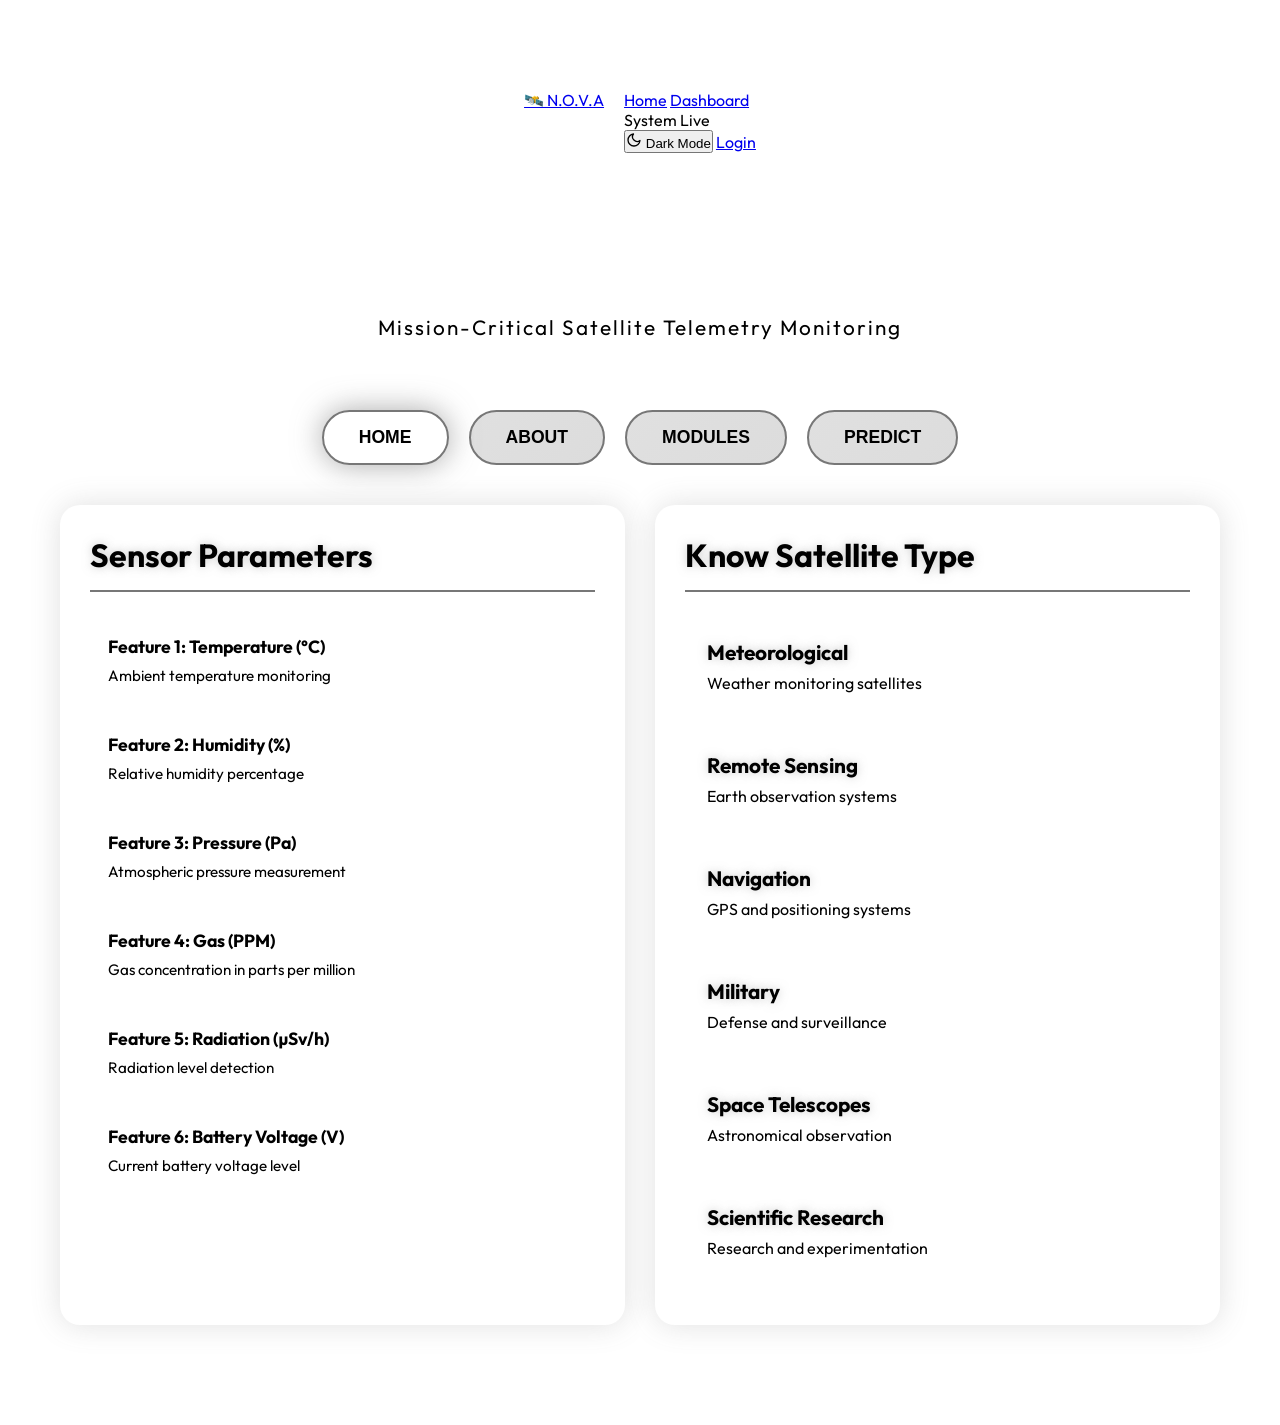
==== Classification/templates/index.html @ 16bc0018 "NOVA initialized" ====
<!DOCTYPE html>
<html lang="en">

<head>
    <meta charset="UTF-8">
    <meta name="viewport" content="width=device-width, initial-scale=1.0">
    <title>N.O.V.A - Satellite Health Monitoring</title>
    <link rel="stylesheet" href="{{ url_for('static', filename='style.css') }}?v=2.0">
    <link href="https://fonts.googleapis.com/css2?family=Outfit:wght@300;400;600;800&display=swap" rel="stylesheet">
    <style>
        :root {
            --star-color: var(--text-secondary);
        }

        [data-theme="light"] {
            --star-color: var(--text-primary);
        }

        * {
            margin: 0;
            padding: 0;
            box-sizing: border-box;
        }

        body {
            font-family: 'Outfit', sans-serif;
            background: var(--bg-color);
            min-height: 100vh;
            padding: 90px 20px 20px;
            position: relative;
            overflow-x: hidden;
        }

        /* Animated stars background */
        body::before {
            content: '';
            position: fixed;
            top: 0;
            left: 0;
            width: 100%;
            height: 100%;
            background-image:
                radial-gradient(2px 2px at 20px 30px, var(--star-color), transparent),
                radial-gradient(2px 2px at 60px 70px, var(--star-color), transparent),
                radial-gradient(1px 1px at 50px 50px, var(--star-color), transparent),
                radial-gradient(1px 1px at 130px 80px, var(--star-color), transparent),
                radial-gradient(2px 2px at 90px 10px, var(--star-color), transparent);
            background-size: 200px 200px;
            animation: twinkle 5s infinite;
            opacity: 0.4;
            z-index: 0;
        }

        @keyframes twinkle {

            0%,
            100% {
                opacity: 0.3;
            }

            50% {
                opacity: 0.6;
            }
        }

        .container {
            max-width: 1400px;
            margin: 0 auto;
            background: var(--panel-bg);
            border-radius: 20px;
            padding: 40px;
            box-shadow:
                0 0 60px var(--glow-color),
                inset 0 0 60px rgba(80, 80, 80, 0.05);
            border: 2px solid var(--border-color);
            position: relative;
            z-index: 1;
        }

        header {
            text-align: center;
            margin-bottom: 40px;
            padding-bottom: 30px;
            border-bottom: 1px solid var(--border-color);
            position: relative;
        }

        h1 {
            font-size: 3.5em;
            background: var(--header-gradient);
            -webkit-background-clip: text;
            -webkit-text-fill-color: transparent;
            background-clip: text;
            text-shadow: 0 0 30px var(--h1-shadow);
            margin-bottom: 10px;
            font-weight: 800;
        }

        .subtitle {
            font-size: 1.3em;
            color: var(--text-secondary);
            text-shadow: 0 0 10px var(--h1-shadow);
            letter-spacing: 2px;
        }

        nav {
            display: flex;
            justify-content: center;
            gap: 20px;
            margin-bottom: 40px;
            flex-wrap: wrap;
        }

        .nav-btn {
            padding: 15px 35px;
            background: linear-gradient(135deg, rgba(100, 100, 100, 0.2) 0%, rgba(80, 80, 80, 0.2) 100%);
            color: var(--text-primary);
            border: 2px solid #777;
            border-radius: 30px;
            cursor: pointer;
            font-size: 1.1em;
            font-weight: bold;
            transition: all 0.3s;
            position: relative;
            overflow: hidden;
        }

        .nav-btn::before {
            content: '';
            position: absolute;
            top: 50%;
            left: 50%;
            width: 0;
            height: 0;
            border-radius: 50%;
            background: rgba(150, 150, 150, 0.3);
            transform: translate(-50%, -50%);
            transition: width 0.5s, height 0.5s;
        }

        .nav-btn:hover::before {
            width: 300px;
            height: 300px;
        }

        .nav-btn:hover {
            background: linear-gradient(135deg, var(--border-color) 0%, rgba(100, 100, 100, 0.3) 100%);
            box-shadow: 0 0 20px rgba(150, 150, 150, 0.6);
            transform: translateY(-3px);
            color: var(--text-primary);
        }

        .nav-btn.active {
            background: linear-gradient(135deg, var(--text-secondary) 0%, #666 100%);
            color: #000;
            box-shadow: 0 0 30px rgba(150, 150, 150, 0.8);
        }

        .content-section {
            display: none;
            animation: fadeIn 0.6s;
        }

        .content-section.active {
            display: block;
        }

        @keyframes fadeIn {
            from {
                opacity: 0;
                transform: translateY(30px);
            }

            to {
                opacity: 1;
                transform: translateY(0);
            }
        }

        .main-grid {
            display: grid;
            grid-template-columns: 1fr 1fr;
            gap: 30px;
            margin-bottom: 40px;
        }

        .panel {
            background: linear-gradient(135deg, var(--panel-bg) 0%, var(--panel-bg) 100%);
            border-radius: 20px;
            padding: 30px;
            box-shadow: 0 0 30px rgba(100, 100, 100, 0.2);
            border: 2px solid var(--border-color);
        }

        .panel h2 {
            color: var(--text-primary);
            margin-bottom: 25px;
            font-size: 2em;
            border-bottom: 2px solid #777;
            padding-bottom: 15px;
            text-shadow: 0 0 10px rgba(150, 150, 150, 0.5);
        }

        .feature-item {
            background: var(--panel-bg);
            padding: 18px;
            margin-bottom: 12px;
            border-radius: 12px;
            border-left: 4px solid var(--text-secondary);
            transition: all 0.3s;
        }

        .feature-item:hover {
            background: rgba(120, 120, 120, 0.15);
            transform: translateX(10px);
            box-shadow: 0 0 20px rgba(150, 150, 150, 0.3);
        }

        .feature-item h3 {
            color: var(--text-primary);
            margin-bottom: 8px;
            font-size: 1.1em;
        }

        .feature-item p {
            color: var(--text-secondary);
            font-size: 0.95em;
        }

        .satellite-type {
            background: linear-gradient(135deg, var(--panel-bg) 0%, var(--panel-bg) 100%);
            color: var(--text-primary);
            padding: 22px;
            margin-bottom: 15px;
            border-radius: 15px;
            cursor: pointer;
            transition: all 0.4s;
            border: 2px solid var(--border-color);
            position: relative;
            overflow: hidden;
        }

        .satellite-type::before {
            content: '';
            position: absolute;
            top: 0;
            left: -100%;
            width: 100%;
            height: 100%;
            background: linear-gradient(90deg, transparent, rgba(150, 150, 150, 0.3), transparent);
            transition: left 0.5s;
        }

        .satellite-type:hover::before {
            left: 100%;
        }

        .satellite-type:hover {
            transform: translateX(15px);
            box-shadow: 0 0 30px rgba(150, 150, 150, 0.5);
            background: linear-gradient(135deg, rgba(120, 120, 120, 0.2) 0%, rgba(100, 100, 100, 0.2) 100%);
        }

        .satellite-type h3 {
            font-size: 1.3em;
            margin-bottom: 8px;
            text-shadow: 0 0 10px rgba(150, 150, 150, 0.5);
            color: var(--text-primary);
        }

        .satellite-type p {
            color: var(--text-secondary);
        }

        .predict-panel {
            background: linear-gradient(135deg, var(--panel-bg) 0%, var(--panel-bg) 100%);
            border-radius: 20px;
            padding: 35px;
            box-shadow: 0 0 30px rgba(100, 100, 100, 0.2);
            border: 2px solid var(--border-color);
        }

        .algorithm-selector {
            background: var(--panel-bg);
            padding: 25px;
            border-radius: 15px;
            margin-bottom: 30px;
            border: 2px solid var(--border-color);
        }

        .algorithm-selector h3 {
            color: var(--text-primary);
            margin-bottom: 20px;
            font-size: 1.5em;
            text-shadow: 0 0 10px rgba(150, 150, 150, 0.5);
        }

        .algorithm-grid {
            display: grid;
            grid-template-columns: repeat(auto-fit, minmax(200px, 1fr));
            gap: 15px;
            margin-bottom: 20px;
        }

        .algorithm-option {
            background: var(--panel-bg);
            padding: 15px;
            border-radius: 10px;
            border: 2px solid var(--border-color);
            cursor: pointer;
            transition: all 0.3s;
            display: flex;
            align-items: center;
            gap: 10px;
        }

        .algorithm-option:hover {
            background: rgba(100, 100, 100, 0.2);
            box-shadow: 0 0 20px rgba(150, 150, 150, 0.3);
        }

        .algorithm-option.selected {
            background: linear-gradient(135deg, var(--text-secondary) 0%, #666 100%);
            border-color: var(--text-secondary);
            box-shadow: 0 0 20px rgba(150, 150, 150, 0.6);
        }

        .algorithm-option input[type="checkbox"] {
            width: 20px;
            height: 20px;
            cursor: pointer;
            accent-color: #666;
        }

        .algorithm-option label {
            color: var(--text-primary);
            cursor: pointer;
            flex: 1;
            font-weight: 600;
        }

        .algorithm-option.selected label {
            color: #000;
        }

        .accuracy-badge {
            background: var(--border-color);
            padding: 5px 10px;
            border-radius: 15px;
            font-size: 0.85em;
            color: var(--text-primary);
            font-weight: bold;
        }

        .algorithm-option.selected .accuracy-badge {
            background: rgba(0, 0, 0, 0.4);
            color: #fff;
        }

        .form-grid {
            display: grid;
            grid-template-columns: repeat(auto-fit, minmax(250px, 1fr));
            gap: 20px;
            margin-bottom: 25px;
        }

        .form-group {
            display: flex;
            flex-direction: column;
        }

        .form-group label {
            color: var(--text-primary);
            margin-bottom: 8px;
            font-weight: 600;
            font-size: 0.95em;
            text-shadow: 0 0 5px rgba(150, 150, 150, 0.3);
        }

        .form-group input {
            padding: 12px;
            background: var(--bg-color);
            border: 2px solid var(--border-color);
            border-radius: 10px;
            font-size: 1em;
            color: var(--text-primary);
            transition: all 0.3s;
        }

        .form-group input:focus {
            outline: none;
            border-color: var(--text-secondary);
            box-shadow: 0 0 15px rgba(150, 150, 150, 0.4);
            background: var(--bg-color);
        }

        .predict-btn {
            width: 100%;
            padding: 18px;
            background: linear-gradient(135deg, var(--text-secondary) 0%, #666 100%);
            color: #000;
            border: none;
            border-radius: 15px;
            font-size: 1.3em;
            font-weight: bold;
            cursor: pointer;
            transition: all 0.3s;
            box-shadow: 0 0 20px rgba(150, 150, 150, 0.5);
        }

        .predict-btn:hover {
            transform: translateY(-3px);
            box-shadow: 0 0 40px rgba(150, 150, 150, 0.8);
            background: linear-gradient(135deg, var(--text-secondary) 0%, #777 100%);
        }

        .results {
            margin-top: 30px;
            padding: 25px;
            background: var(--panel-bg);
            border-radius: 15px;
            display: none;
            border: 2px solid var(--border-color);
        }

        .results.show {
            display: block;
            animation: slideIn 0.6s;
        }

        @keyframes slideIn {
            from {
                opacity: 0;
                transform: translateY(-30px);
            }

            to {
                opacity: 1;
                transform: translateY(0);
            }
        }

        .status-badge {
            display: inline-block;
            padding: 15px 30px;
            border-radius: 30px;
            font-weight: bold;
            font-size: 1.4em;
            margin: 15px 0;
            text-shadow: 0 0 10px rgba(0, 0, 0, 0.5);
        }

        .status-normal {
            background: linear-gradient(135deg, #4CAF50 0%, #45a049 100%);
            color: #fff;
            box-shadow: 0 0 30px rgba(76, 175, 80, 0.6);
        }

        .status-fault {
            background: linear-gradient(135deg, #f44336 0%, #da190b 100%);
            color: #fff;
            box-shadow: 0 0 30px rgba(244, 67, 54, 0.6);
        }

        .model-results {
            display: grid;
            grid-template-columns: repeat(auto-fit, minmax(220px, 1fr));
            gap: 20px;
            margin-top: 25px;
        }

        .model-card {
            background: linear-gradient(135deg, var(--panel-bg) 0%, var(--panel-bg) 100%);
            padding: 20px;
            border-radius: 15px;
            text-align: center;
            box-shadow: 0 0 20px rgba(100, 100, 100, 0.2);
            border: 2px solid var(--border-color);
            transition: all 0.3s;
        }

        .model-card:hover {
            transform: translateY(-5px);
            box-shadow: 0 0 30px rgba(150, 150, 150, 0.4);
        }

        .model-card h4 {
            color: var(--text-primary);
            margin-bottom: 12px;
            font-size: 1.2em;
            text-shadow: 0 0 10px rgba(150, 150, 150, 0.5);
        }

        .satellite-detail {
            background: linear-gradient(135deg, var(--panel-bg) 0%, var(--panel-bg) 100%);
            border-radius: 20px;
            padding: 30px;
            margin-bottom: 25px;
            box-shadow: 0 0 30px rgba(100, 100, 100, 0.2);
            border: 2px solid var(--border-color);
        }

        .satellite-detail img {
            width: 100%;
            max-height: 350px;
            object-fit: cover;
            border-radius: 15px;
            margin-bottom: 20px;
            border: 2px solid var(--border-color);
            box-shadow: 0 0 20px rgba(100, 100, 100, 0.2);
        }

        .satellite-detail h3 {
            color: var(--text-primary);
            font-size: 2em;
            margin-bottom: 20px;
            text-shadow: 0 0 15px rgba(150, 150, 150, 0.5);
        }

        .satellite-detail p {
            line-height: 1.9;
            color: var(--text-secondary);
            margin-bottom: 15px;
            font-size: 1.05em;
        }

        .example-box {
            background: var(--panel-bg);
            padding: 20px;
            border-radius: 12px;
            border-left: 4px solid var(--text-secondary);
            margin-top: 20px;
        }

        .example-box strong {
            color: var(--text-primary);
        }

        .algorithm-card {
            background: linear-gradient(135deg, var(--panel-bg) 0%, var(--panel-bg) 100%);
            border-radius: 20px;
            padding: 30px;
            margin-bottom: 25px;
            box-shadow: 0 0 30px rgba(100, 100, 100, 0.2);
            border-left: 5px solid var(--text-secondary);
            border: 2px solid var(--border-color);
        }

        .algorithm-card h3 {
            color: var(--text-primary);
            margin-bottom: 18px;
            font-size: 1.6em;
            text-shadow: 0 0 10px rgba(150, 150, 150, 0.5);
        }

        .algorithm-card p {
            line-height: 1.9;
            color: var(--text-secondary);
            margin-bottom: 12px;
            font-size: 1.05em;
        }

        .algorithm-card strong {
            color: var(--text-primary);
        }

        .sensor-card {
            background: linear-gradient(135deg, var(--panel-bg) 0%, var(--panel-bg) 100%);
            color: var(--text-primary);
            border-radius: 20px;
            padding: 30px;
            margin-bottom: 25px;
            box-shadow: 0 0 30px rgba(100, 100, 100, 0.3);
            border: 2px solid rgba(120, 120, 120, 0.4);
        }

        .sensor-card h3 {
            margin-bottom: 18px;
            font-size: 1.6em;
            text-shadow: 0 0 10px rgba(150, 150, 150, 0.5);
            color: var(--text-primary);
        }

        .sensor-card p {
            line-height: 1.9;
            margin-bottom: 12px;
            color: var(--text-secondary);
        }

        .sensor-card strong {
            color: var(--text-primary);
        }

        @media (max-width: 768px) {
            .main-grid {
                grid-template-columns: 1fr;
            }

            h1 {
                font-size: 2.5em;
            }

            .container {
                padding: 20px;
            }
        }

        /* Scrollbar styling */
        ::-webkit-scrollbar {
            width: 12px;
        }

        ::-webkit-scrollbar-track {
            background: rgba(20, 20, 20, 0.5);
        }

        ::-webkit-scrollbar-thumb {
            background: linear-gradient(135deg, var(--text-secondary) 0%, #666 100%);
            border-radius: 10px;
        }

        ::-webkit-scrollbar-thumb:hover {
            background: linear-gradient(135deg, var(--text-secondary) 0%, #777 100%);
        }
    </style>
</head>

<body data-theme="dark">
    <nav class="navbar">
        <a href="/" class="nav-logo">🛰️ N.O.V.A</a>
        <div class="nav-links">
            <a href="/" class="nav-link">Home</a>
            <a href="/dashboard" class="nav-link">Dashboard</a>
            <div class="live-status"><span class="pulse-dot"></span> System Live</div>
            <button class="theme-toggle" id="themeToggle">
                <span id="themeIcon">
                    <svg xmlns="http://www.w3.org/2000/svg" width="16" height="16" viewBox="0 0 24 24" fill="none"
                        stroke="currentColor" stroke-width="2" stroke-linecap="round" stroke-linejoin="round"
                        class="feather feather-moon">
                        <path d="M21 12.79A9 9 0 1 1 11.21 3 7 7 0 0 0 21 12.79z"></path>
                    </svg>
                </span>
                <span id="themeText">Dark Mode</span>
            </button>
            <a href="/login" class="btn-login">Login</a>
        </div>
    </nav>
    <div class="container">
        <header>
            <h1>N.O.V.A</h1>
            <p class="subtitle">Mission-Critical Satellite Telemetry Monitoring</p>
        </header>

        <nav>
            <button class="nav-btn active" onclick="showSection('home')">HOME</button>
            <button class="nav-btn" onclick="showSection('about')">ABOUT</button>
            <button class="nav-btn" onclick="showSection('modules')">MODULES</button>
            <button class="nav-btn" onclick="showSection('predict')">PREDICT</button>
        </nav>

        <!-- HOME Section -->
        <div id="home" class="content-section active">
            <div class="main-grid">
                <div class="panel">
                    <h2>Sensor Parameters</h2>
                    <div class="feature-item">
                        <h3>Feature 1: Temperature (°C)</h3>
                        <p>Ambient temperature monitoring</p>
                    </div>
                    <div class="feature-item">
                        <h3>Feature 2: Humidity (%)</h3>
                        <p>Relative humidity percentage</p>
                    </div>
                    <div class="feature-item">
                        <h3>Feature 3: Pressure (Pa)</h3>
                        <p>Atmospheric pressure measurement</p>
                    </div>
                    <div class="feature-item">
                        <h3>Feature 4: Gas (PPM)</h3>
                        <p>Gas concentration in parts per million</p>
                    </div>
                    <div class="feature-item">
                        <h3>Feature 5: Radiation (µSv/h)</h3>
                        <p>Radiation level detection</p>
                    </div>
                    <div class="feature-item">
                        <h3>Feature 6: Battery Voltage (V)</h3>
                        <p>Current battery voltage level</p>
                    </div>
                </div>

                <div class="panel">
                    <h2>Know Satellite Type</h2>
                    <div class="satellite-type" onclick="showSatelliteDetail('meteorological')">
                        <h3>Meteorological</h3>
                        <p>Weather monitoring satellites</p>
                    </div>
                    <div class="satellite-type" onclick="showSatelliteDetail('remote')">
                        <h3>Remote Sensing</h3>
                        <p>Earth observation systems</p>
                    </div>
                    <div class="satellite-type" onclick="showSatelliteDetail('navigation')">
                        <h3>Navigation</h3>
                        <p>GPS and positioning systems</p>
                    </div>
                    <div class="satellite-type" onclick="showSatelliteDetail('military')">
                        <h3>Military</h3>
                        <p>Defense and surveillance</p>
                    </div>
                    <div class="satellite-type" onclick="showSatelliteDetail('space')">
                        <h3>Space Telescopes</h3>
                        <p>Astronomical observation</p>
                    </div>
                    <div class="satellite-type" onclick="showSatelliteDetail('scientific')">
                        <h3>Scientific Research</h3>
                        <p>Research and experimentation</p>
                    </div>
                </div>
            </div>

            <div id="satelliteDetails" style="display: none;"></div>
        </div>

        <!-- ABOUT Section -->
        <div id="about" class="content-section">
            <div class="panel">
                <h2>About N.O.V.A System</h2>
                <p style="line-height: 1.9; color: var(--text-secondary); margin-bottom: 20px;">
                    The Neural Orbital Vigilance & Analytics (N.O.V.A) system is an advanced satellite health monitoring
                    platform that leverages multiple machine learning algorithms to predict potential faults in
                    satellite systems before they occur. This predictive maintenance approach helps prevent catastrophic
                    failures and ensures continuous satellite operations.
                </p>

                <h3 style="color: var(--text-primary); margin: 30px 0 18px;">Project Overview</h3>
                <p style="line-height: 1.9; color: var(--text-secondary); margin-bottom: 20px;">
                    This project combines hardware sensor integration with sophisticated machine learning models to
                    create a comprehensive satellite health monitoring solution. The system collects real-time data from
                    various sensors and processes it through multiple classification algorithms to detect anomalies and
                    predict potential failures.
                </p>

                <h3 style="color: var(--text-primary); margin: 30px 0 18px;">
                    Hardware Architecture</h3>
                <p style="line-height: 1.9; color: var(--text-secondary); margin-bottom: 20px;">
                    The project utilizes an Arduino UNO microcontroller as the central hardware core, interfaced with a
                    high-precision sensor suite:
                </p>
                Multiple sensors are interfaced with the Arduino to collect critical satellite health parameters:
                </p>

                <div class="sensor-card">
                    <h3>Temperature Sensor</h3>
                    <p>Monitors ambient and component temperatures to detect overheating conditions that could lead to
                        system failures. Critical for thermal management in the vacuum of space.</p>
                </div>

                <div class="sensor-card">
                    <h3>Humidity Sensor</h3>
                    <p>Measures relative humidity levels to prevent moisture-related damage in electronic components.
                        Essential for detecting environmental control issues.</p>
                </div>

                <div class="sensor-card">
                    <h3>Ultrasonic Sensor</h3>
                    <p>Provides distance measurements for proximity detection and collision avoidance. Simulates ranging
                        sensors used in orbital positioning systems.</p>
                </div>

                <div class="sensor-card">
                    <h3>Gas Sensor (MQ Series)</h3>
                    <p>Detects harmful gas concentrations that could indicate electrical fires or component degradation.
                        Critical for early fire detection in enclosed satellite systems.</p>
                </div>

                <div class="sensor-card">
                    <h3>Radiation Sensor</h3>
                    <p>Monitors ionizing radiation levels that can damage electronics in space. Tracks cumulative
                        radiation exposure affecting satellite longevity.</p>
                </div>

                <div class="sensor-card">
                    <h3>IR Sensor (Infrared)</h3>
                    <p>Detects infrared radiation for thermal imaging and object detection. Used for monitoring
                        component temperatures without physical contact.</p>
                </div>

                <h3
                    style="color: var(--text-primary); margin: 30px 0 18px; text-shadow: 0 0 10px rgba(150, 150, 150, 0.5);">
                    Dataset
                    <h3 style="color: var(--text-primary); margin: 30px 0 18px;">Dataset Generation</h3>
                    <p style="line-height: 1.9; color: var(--text-secondary); margin-bottom: 20px;">
                        Initial data was collected from the Arduino sensor module under various simulated conditions. A
                        Python script was then developed to augment this baseline data, generating a comprehensive
                        dataset
                        with realistic variations and edge cases. This synthetic data generation approach allowed us to
                        create a robust training dataset covering scenarios that would be difficult or dangerous to
                        replicate in real hardware testing.
                    </p>

                    <p style="line-height: 1.9; color: var(--text-secondary); margin-bottom: 20px;">
                        The final dataset includes 16 features (after dropping the timestamp column) representing
                        various
                        satellite health parameters, with a binary target variable (fault_flag) indicating whether a
                        fault
                        condition is present. This balanced dataset enables the machine learning models to learn
                        patterns
                        associated with both normal operations and fault conditions.
                    </p>

                    <h3 style="color: var(--text-primary); margin: 30px 0 18px;">Machine Learning Pipeline</h3>
                    <p style="line-height: 1.9; color: var(--text-secondary); margin-bottom: 20px;">
                        Seven different classification algorithms were trained on the dataset, each offering unique
                        strengths in pattern recognition. This ensemble approach provides robust fault detection by
                        combining multiple perspectives on the data. When predictions disagree, the system uses majority
                        voting to determine the final classification, significantly reducing false positives and
                        negatives.
                    </p>
            </div>
        </div>

        <!-- MODULES Section -->
        <div id="modules" class="content-section">
            <div class="panel">
                <h2>Machine Learning Algorithms</h2>

                <div class="algorithm-card">
                    <h3>Decision Tree Classifier</h3>
                    <p>A tree-based model that makes decisions by splitting data based on feature values. Highly
                        interpretable and excellent for understanding which features are most important for fault
                        detection. Works by creating a flowchart-like structure where each internal node represents a
                        test on a feature, each branch represents the outcome, and each leaf node represents a class
                        label.</p>
                    <p><strong>Advantages:</strong> Easy to interpret, handles both numerical and categorical data,
                        requires little data preprocessing.</p>
                </div>

                <div class="algorithm-card">
                    <h3>K-Nearest Neighbors (KNN)</h3>
                    <p>A non-parametric method that classifies data points based on the classes of their nearest
                        neighbors. The algorithm finds the K closest training examples and assigns the most common class
                        among them. Particularly effective for pattern recognition in sensor data where similar readings
                        indicate similar conditions.</p>
                    <p><strong>Advantages:</strong> Simple to understand, no training phase required, adapts well to new
                        patterns in data.</p>
                </div>

                <div class="algorithm-card">
                    <h3>Logistic Regression</h3>
                    <p>A statistical model that uses a logistic function to model binary outcomes. Despite its name,
                        it's a classification algorithm that estimates probabilities using a sigmoid function. Excellent
                        for baseline performance and understanding feature relationships. Provides probability scores
                        for predictions.</p>
                    <p><strong>Advantages:</strong> Computationally efficient, provides probability estimates, less
                        prone to overfitting with proper regularization.</p>
                </div>

                <div class="algorithm-card">
                    <h3>Multi-Layer Perceptron (MLP) Neural Network</h3>
                    <p>A feedforward artificial neural network with multiple layers of neurons. Capable of learning
                        complex non-linear relationships in the data through backpropagation. The network consists of an
                        input layer, one or more hidden layers, and an output layer, with each connection having an
                        associated weight that's adjusted during training.</p>
                    <p><strong>Advantages:</strong> Learns complex patterns, handles high-dimensional data well, can
                        approximate any continuous function.</p>
                </div>

                <div class="algorithm-card">
                    <h3>Random Forest Classifier</h3>
                    <p>An ensemble learning method that constructs multiple decision trees during training and outputs
                        the mode of their predictions. Reduces overfitting by averaging multiple trees and provides
                        robust performance across various datasets. Each tree is trained on a random subset of features
                        and data.</p>
                    <p><strong>Advantages:</strong> Highly accurate, handles missing values well, provides feature
                        importance rankings, resistant to overfitting.</p>
                </div>

                <div class="algorithm-card">
                    <h3>Support Vector Classifier (SVC)</h3>
                    <p>A powerful algorithm that finds the optimal hyperplane separating different classes in
                        high-dimensional space. Uses kernel tricks to handle non-linear decision boundaries.
                        Particularly effective when there's a clear margin of separation between classes, making it
                        ideal for binary fault detection.</p>
                    <p><strong>Advantages:</strong> Effective in high dimensions, memory efficient, versatile through
                        different kernel functions.</p>
                </div>

                <div class="algorithm-card">
                    <h3>XGBoost Classifier</h3>
                    <p>An optimized gradient boosting algorithm that builds an ensemble of weak prediction models
                        (typically decision trees) in a sequential manner. Each new tree corrects errors made by
                        previous trees. Known for its speed, performance, and regularization capabilities. Widely used
                        in machine learning competitions due to its exceptional accuracy.</p>
                    <p><strong>Advantages:</strong> Superior performance, handles missing data, built-in regularization
                        prevents overfitting, parallel processing for speed.</p>
                </div>
            </div>

            <div class="panel" style="margin-top: 30px;">
                <h2>Arduino Hardware Components</h2>

                <div class="algorithm-card">
                    <h3>Arduino UNO Board</h3>
                    <p>The Arduino UNO is a microcontroller board based on the ATmega328P. It serves as the brain of our
                        data acquisition system, featuring 14 digital input/output pins, 6 analog inputs, a 16 MHz
                        ceramic resonator, a USB connection, a power jack, an ICSP header, and a reset button.</p>
                    <p><strong>Specifications:</strong> Operating Voltage: 5V, Input Voltage: 7-12V, Digital I/O Pins:
                        14, Analog Input Pins: 6, Flash Memory: 32 KB, SRAM: 2 KB, Clock Speed: 16 MHz.</p>
                    <p><strong>Role in Project:</strong> Collects data from all connected sensors, performs initial data
                        processing, and transmits readings to the computer via serial communication for dataset
                        generation.</p>
                </div>

                <div class="algorithm-card">
                    <h3>DHT11/DHT22 Temperature & Humidity Sensor</h3>
                    <p>Digital sensor that measures temperature and relative humidity. Uses a capacitive humidity sensor
                        and a thermistor to measure the surrounding air. Provides calibrated digital signal output
                        through a single-wire interface.</p>
                    <p><strong>Applications:</strong> Monitors environmental conditions inside satellite compartments,
                        detects thermal anomalies, tracks humidity levels that could affect electronics.</p>
                </div>

                <div class="algorithm-card">
                    <h3>HC-SR04 Ultrasonic Sensor</h3>
                    <p>Non-contact distance measurement sensor using ultrasonic waves. Emits ultrasonic pulses and
                        measures the time taken for echoes to return, calculating distance based on the speed of sound.
                    </p>
                    <p><strong>Applications:</strong> Proximity detection, collision avoidance simulation, measuring
                        vibration amplitude through distance changes, deployment mechanism monitoring.</p>
                </div>

                <div class="algorithm-card">
                    <h3>MQ-2/MQ-135 Gas Sensor</h3>
                    <p>Semiconductor gas sensor that detects various gases including LPG, propane, methane, hydrogen,
                        alcohol, smoke, and carbon dioxide. Changes resistance based on gas concentration, providing
                        analog voltage output.</p>
                    <p><strong>Applications:</strong> Early fire detection, outgassing detection from materials, air
                        quality monitoring, identifying electrical component failures through unusual gas emissions.</p>
                </div>

                <div class="algorithm-card">
                    <h3>IR Sensor Module</h3>
                    <p>Infrared proximity sensor that detects objects and measures infrared radiation. Consists of an IR
                        LED transmitter and a photodiode receiver. Can operate in both digital (object detection) and
                        analog (distance measurement) modes.</p>
                    <p><strong>Applications:</strong> Non-contact temperature monitoring, object detection, tracking
                        solar panel orientation, detecting mechanical failures through thermal signatures.</p>
                </div>

                <div class="algorithm-card">
                    <h3>Geiger Counter / Radiation Sensor</h3>
                    <p>Detects ionizing radiation including alpha, beta, and gamma particles. In our simulation, we
                        model radiation exposure levels that satellites experience in various orbital environments.</p>
                    <p><strong>Applications:</strong> Cumulative radiation dose tracking, identifying high-radiation
                        zones, predicting component degradation due to radiation exposure, ensuring safety margins.</p>
                </div>
            </div>
        </div>

        <!-- PREDICT Section -->
        <div id="predict" class="content-section">
            <div class="predict-panel">
                <h2
                    style="color: var(--text-primary); margin-bottom: 30px; text-shadow: 0 0 15px rgba(150, 150, 150, 0.5);">
                    Predict
                    Satellite Health</h2>

                <div class="algorithm-selector">
                    <h3>Select Machine Learning Algorithms</h3>
                    <div class="algorithm-grid">
                        <div class="algorithm-option selected" data-model="Decision Tree">
                            <input type="checkbox" id="dt" checked>
                            <label for="dt">Decision Tree</label>
                            <span class="accuracy-badge">95.2%</span>
                        </div>
                        <div class="algorithm-option selected" data-model="KNN">
                            <input type="checkbox" id="knn" checked>
                            <label for="knn">KNN</label>
                            <span class="accuracy-badge">92.8%</span>
                        </div>
                        <div class="algorithm-option selected" data-model="Logistic Regression">
                            <input type="checkbox" id="lr" checked>
                            <label for="lr">Logistic Reg</label>
                            <span class="accuracy-badge">89.5%</span>
                        </div>
                        <div class="algorithm-option selected" data-model="MLP Neural">
                            <input type="checkbox" id="mlp" checked>
                            <label for="mlp">MLP Neural</label>
                            <span class="accuracy-badge">96.7%</span>
                        </div>
                        <div class="algorithm-option selected" data-model="Random Forest">
                            <input type="checkbox" id="rf" checked>
                            <label for="rf">Random Forest</label>
                            <span class="accuracy-badge">97.3%</span>
                        </div>
                        <div class="algorithm-option selected" data-model="SVC">
                            <input type="checkbox" id="svc" checked>
                            <label for="svc">SVC</label>
                            <span class="accuracy-badge">94.1%</span>
                        </div>
                        <div class="algorithm-option selected" data-model="XGBoost">
                            <input type="checkbox" id="xgb" checked>
                            <label for="xgb">XGBoost</label>
                            <span class="accuracy-badge">98.1%</span>
                        </div>
                    </div>
                    <p style="color: var(--text-secondary); margin-top: 15px; font-size: 0.95em;">
                        Select one or more algorithms to use for prediction. Multiple algorithms provide more
                        reliable results through ensemble voting.
                    </p>
                </div>

                <form id="predictForm">
                    <div class="form-grid">
                        <div class="form-group">
                            <label>Temperature (°C)</label>
                            <input type="number" step="0.01" name="temperature_c" required>
                        </div>
                        <div class="form-group">
                            <label>Humidity (%)</label>
                            <input type="number" step="0.01" name="humidity_percent" required>
                        </div>
                        <div class="form-group">
                            <label>Pressure (Pa)</label>
                            <input type="number" step="0.01" name="pressure_pa" required>
                        </div>
                        <div class="form-group">
                            <label>Gas (PPM)</label>
                            <input type="number" step="0.01" name="gas_ppm" required>
                        </div>
                        <div class="form-group">
                            <label>Radiation (µSv/h)</label>
                            <input type="number" step="0.01" name="radiation_usv_h" required>
                        </div>
                        <div class="form-group">
                            <label>Battery Voltage (V)</label>
                            <input type="number" step="0.01" name="battery_voltage_v" required>
                        </div>
                        <div class="form-group">
                            <label>Solar Current (mA)</label>
                            <input type="number" step="0.01" name="solar_current_ma" required>
                        </div>
                        <div class="form-group">
                            <label>CPU Temperature (°C)</label>
                            <input type="number" step="0.01" name="cpu_temp_c" required>
                        </div>
                        <div class="form-group">
                            <label>Vibration (mm/s)</label>
                            <input type="number" step="0.01" name="vibration_mms" required>
                        </div>
                        <div class="form-group">
                            <label>Satellite Mode</label>
                            <input type="number" step="1" name="satellite_mode" required>
                        </div>
                        <div class="form-group">
                            <label>Region</label>
                            <input type="number" step="1" name="region" required>
                        </div>
                        <div class="form-group">
                            <label>Battery Voltage Next (V)</label>
                            <input type="number" step="0.01" name="battery_voltage_next" required>
                        </div>
                        <div class="form-group">
                            <label>Altitude (m)</label>
                            <input type="number" step="0.01" name="altitude_m" required>
                        </div>
                        <div class="form-group">
                            <label>Magnetic Field (µT)</label>
                            <input type="number" step="0.01" name="magnetic_field_uT" required>
                        </div>
                        <div class="form-group">
                            <label>Solar Panel Temp (°C)</label>
                            <input type="number" step="0.01" name="solar_panel_temp_c" required>
                        </div>
                        <div class="form-group">
                            <label>Gyro Stability Index</label>
                            <input type="number" step="0.01" name="gyro_stability_index" required>
                        </div>
                    </div>

                    <button type="submit" class="predict-btn"> Analyze Satellite Health</button>
                </form>

                <div id="results" class="results">
                    <h3
                        style="color: var(--text-primary); margin-bottom: 20px; font-size: 1.8em; text-shadow: 0 0 10px rgba(150, 150, 150, 0.5);">
                        Analysis Results</h3>
                    <div id="overallStatus"></div>
                    <div id="modelResults" class="model-results"></div>
                </div>
            </div>
        </div>
    </div>

    <script>
        // Algorithm selection handling
        document.querySelectorAll('.algorithm-option').forEach(option => {
            option.addEventListener('click', function () {
                const checkbox = this.querySelector('input[type="checkbox"]');
                checkbox.checked = !checkbox.checked;
                this.classList.toggle('selected');
            });

            option.querySelector('input[type="checkbox"]').addEventListener('click', function (e) {
                e.stopPropagation();
            });
        });

        function showSection(sectionId) {
            const sections = document.querySelectorAll('.content-section');
            const buttons = document.querySelectorAll('.nav-btn');

            sections.forEach(section => section.classList.remove('active'));
            buttons.forEach(btn => btn.classList.remove('active'));

            document.getElementById(sectionId).classList.add('active');
            event.target.classList.add('active');
        }

        function showSatelliteDetail(type) {
            const details = {
                meteorological: {
                    title: 'Meteorological Satellites',
                    image: 'https://images.unsplash.com/photo-1446776653964-20c1d3a81b06?w=800',
                    description: 'Meteorological satellites are specialized spacecraft designed to monitor Earth\'s weather and climate patterns. They orbit the planet continuously, capturing vital atmospheric data including cloud formations, temperature gradients, precipitation patterns, and storm systems.',
                    example: '<strong>Real-Life Example: GOES-R Series</strong><br>The Geostationary Operational Environmental Satellites (GOES) operated by NOAA provide continuous weather monitoring for the Americas. GOES-16 and GOES-17 capture high-resolution imagery every 30 seconds, enabling meteorologists to track hurricanes, severe storms, and weather fronts in real-time. These satellites have revolutionized weather forecasting, providing early warnings that save countless lives during natural disasters.'
                },
                remote: {
                    title: 'Remote Sensing Satellites',
                    image: 'https://images.unsplash.com/photo-1446776811953-b23d57bd21aa?w=800',
                    description: 'Remote sensing satellites are Earth observation platforms that capture detailed imagery and data about our planet\'s surface. Using various sensors including optical cameras, infrared detectors, and radar systems, they monitor land use, vegetation health, urban development, and environmental changes.',
                    example: '<strong>Real-Life Example: Landsat Program</strong><br>The Landsat series, a joint program by NASA and USGS, has been continuously observing Earth since 1972. Landsat 8 and 9 provide multispectral imagery with 30-meter resolution, enabling applications in agriculture, forestry, water resource management, and urban planning. The program has created an invaluable archive documenting 50+ years of planetary change, helping scientists track deforestation, glacier retreat, and urban expansion globally.'
                },
                navigation: {
                    title: 'Navigation Satellites',
                    image: 'https://images.unsplash.com/photo-1516849677043-ef67c9557e16?w=800',
                    description: 'Navigation satellites form the backbone of Global Navigation Satellite Systems (GNSS), providing precise positioning, navigation, and timing services worldwide. These satellites transmit radio signals that allow receivers on Earth to determine their exact location, velocity, and time with remarkable accuracy.',
                    example: '<strong>Real-Life Example: GPS Constellation</strong><br>The Global Positioning System (GPS) consists of 31 operational satellites orbiting at approximately 20,200 km altitude. Each satellite broadcasts precise timing signals, and GPS receivers use signals from at least four satellites to triangulate position with accuracy better than 5 meters. GPS has become essential for navigation, agriculture, surveying, aviation, and countless smartphone applications used by billions of people daily.'
                },
                military: {
                    title: 'Military Satellites',
                    image: 'https://images.unsplash.com/photo-1454789548928-9efd52dc4031?w=800',
                    description: 'Military satellites serve critical defense and intelligence functions including surveillance, reconnaissance, secure communications, missile warning, and signals intelligence. These classified systems provide strategic advantages in national security, enabling real-time battlefield awareness and secure command-and-control capabilities.',
                    example: '<strong>Real-Life Example: SBIRS (Space-Based Infrared System)</strong><br>The SBIRS constellation, operated by the U.S. Space Force, provides early warning of ballistic missile launches using sophisticated infrared sensors. These satellites detect the heat signatures of missile launches within seconds, providing critical warning time for defensive responses. SBIRS satellites operate in both geostationary and highly elliptical orbits, ensuring continuous global coverage for missile defense and strategic intelligence.'
                },
                space: {
                    title: 'Space Telescopes',
                    image: 'https://images.unsplash.com/photo-1462331940025-496dfbfc7564?w=800',
                    description: 'Space telescopes are astronomical observatories positioned beyond Earth\'s atmosphere, enabling unprecedented views of the universe without atmospheric distortion. These platforms observe across the electromagnetic spectrum from infrared to ultraviolet, revealing cosmic phenomena impossible to study from ground-based telescopes.',
                    example: '<strong>Real-Life Example: James Webb Space Telescope (JWST)</strong><br>Launched in 2021, the James Webb Space Telescope orbits at the L2 Lagrange point, 1.5 million km from Earth. With its 6.5-meter segmented mirror and infrared instruments cooled to -233°C, JWST peers into the earliest moments of the universe, observing galaxies formed just hundreds of millions of years after the Big Bang. It has already revolutionized our understanding of exoplanets, star formation, and galaxy evolution, capturing images of unprecedented clarity and scientific value.'
                },
                scientific: {
                    title: 'Scientific Research Satellites',
                    image: 'https://images.unsplash.com/photo-1516339901601-2e1b62dc0c45?w=800',
                    description: 'Scientific research satellites conduct experiments and gather data across various scientific disciplines including physics, biology, materials science, and Earth sciences. These platforms provide unique microgravity environments and vantage points for studying phenomena impossible to observe on Earth.',
                    example: '<strong>Real-Life Example: International Space Station (ISS)</strong><br>While technically a space station rather than a satellite, the ISS represents humanity\'s premier orbital research laboratory. Orbiting at 400 km altitude with continuous human presence since 2000, it hosts hundreds of experiments studying protein crystallization, combustion physics, plant growth in microgravity, human physiology, and materials science. Research conducted aboard the ISS has led to advances in drug development, water purification, and our understanding of long-duration spaceflight effects on the human body.'
                }
            };

            const detail = details[type];
            const detailsDiv = document.getElementById('satelliteDetails');

            detailsDiv.innerHTML = `
                <div class="satellite-detail">
                    <img src="${detail.image}" alt="${detail.title}">
                    <h3>${detail.title}</h3>
                    <p>${detail.description}</p>
                    <div class="example-box">
                        <p>${detail.example}</p>
                    </div>
                </div>
            `;

            detailsDiv.style.display = 'block';
            detailsDiv.scrollIntoView({ behavior: 'smooth' });
        }

        document.getElementById('predictForm').addEventListener('submit', async (e) => {
            e.preventDefault();

            // Get selected algorithms
            const selectedAlgorithms = [];
            document.querySelectorAll('.algorithm-option input:checked').forEach(checkbox => {
                selectedAlgorithms.push(checkbox.parentElement.dataset.model);
            });

            if (selectedAlgorithms.length === 0) {
                alert('Please select at least one algorithm!');
                return;
            }

            const formData = new FormData(e.target);
            const data = Object.fromEntries(formData.entries());
            data.selected_algorithms = selectedAlgorithms;

            try {
                const response = await fetch('/predict', {
                    method: 'POST',
                    headers: {
                        'Content-Type': 'application/json'
                    },
                    body: JSON.stringify(data)
                });

                const result = await response.json();

                if (result.success) {
                    const resultsDiv = document.getElementById('results');
                    const overallStatus = document.getElementById('overallStatus');
                    const modelResults = document.getElementById('modelResults');

                    const statusClass = result.overall_status === 'FAULT DETECTED' ? 'status-fault' : 'status-normal';
                    overallStatus.innerHTML = `
                        <div class="status-badge ${statusClass}">
                            ${result.overall_status}
                        </div>
                    `;

                    let modelsHTML = '';
                    for (const [model, pred] of Object.entries(result.predictions)) {
                        if (selectedAlgorithms.includes(model)) {
                            const modelStatusClass = pred.status === 'FAULT DETECTED' ? 'status-fault' : 'status-normal';
                            modelsHTML += `
                                <div class="model-card">
                                    <h4>${model}</h4>
                                    <div class="status-badge ${modelStatusClass}" style="font-size: 0.95em; padding: 10px 18px;">
                                        ${pred.status}
                                    </div>
                                </div>
                            `;
                        }
                    }

                    modelResults.innerHTML = modelsHTML;
                    resultsDiv.classList.add('show');
                    resultsDiv.scrollIntoView({ behavior: 'smooth' });
                } else {
                    alert('Error: ' + result.error);
                }
            } catch (error) {
                alert('Error connecting to server: ' + error.message);
            }
        });

        // Theme Toggle Logic
        const themeToggle = document.getElementById('themeToggle');
        const body = document.body;
        const themeIcon = document.getElementById('themeIcon');
        const themeText = document.getElementById('themeText');

        const moonIcon = '<svg xmlns="http://www.w3.org/2000/svg" width="16" height="16" viewBox="0 0 24 24" fill="none" stroke="currentColor" stroke-width="2" stroke-linecap="round" stroke-linejoin="round" class="feather feather-moon"><path d="M21 12.79A9 9 0 1 1 11.21 3 7 7 0 0 0 21 12.79z"></path></svg>';
        const sunIcon = '<svg xmlns="http://www.w3.org/2000/svg" width="16" height="16" viewBox="0 0 24 24" fill="none" stroke="currentColor" stroke-width="2" stroke-linecap="round" stroke-linejoin="round" class="feather feather-sun"><circle cx="12" cy="12" r="5"></circle><line x1="12" y1="1" x2="12" y2="3"></line><line x1="12" y1="21" x2="12" y2="23"></line><line x1="4.22" y1="4.22" x2="5.64" y2="5.64"></line><line x1="18.36" y1="18.36" x2="19.78" y2="19.78"></line><line x1="1" y1="12" x2="3" y2="12"></line><line x1="21" y1="12" x2="23" y2="12"></line><line x1="4.22" y1="19.78" x2="5.64" y2="18.36"></line><line x1="18.36" y1="5.64" x2="19.78" y2="4.22"></line></svg>';

        themeToggle.addEventListener('click', () => {
            const currentTheme = body.getAttribute('data-theme');
            const newTheme = currentTheme === 'dark' ? 'light' : 'dark';

            body.setAttribute('data-theme', newTheme);
            themeIcon.innerHTML = newTheme === 'dark' ? moonIcon : sunIcon;
            themeText.innerText = newTheme === 'dark' ? 'Dark Mode' : 'Light Mode';

            localStorage.setItem('theme', newTheme);
        });

        // Initialize theme from local storage
        const savedTheme = localStorage.getItem('theme');
        if (savedTheme) {
            body.setAttribute('data-theme', savedTheme);
            themeIcon.innerHTML = savedTheme === 'dark' ? moonIcon : sunIcon;
            themeText.innerText = savedTheme === 'dark' ? 'Dark Mode' : 'Light Mode';
        } else {
            themeIcon.innerHTML = moonIcon;
            themeText.innerText = 'Dark Mode';
        }
    </script>
</body>

</html>
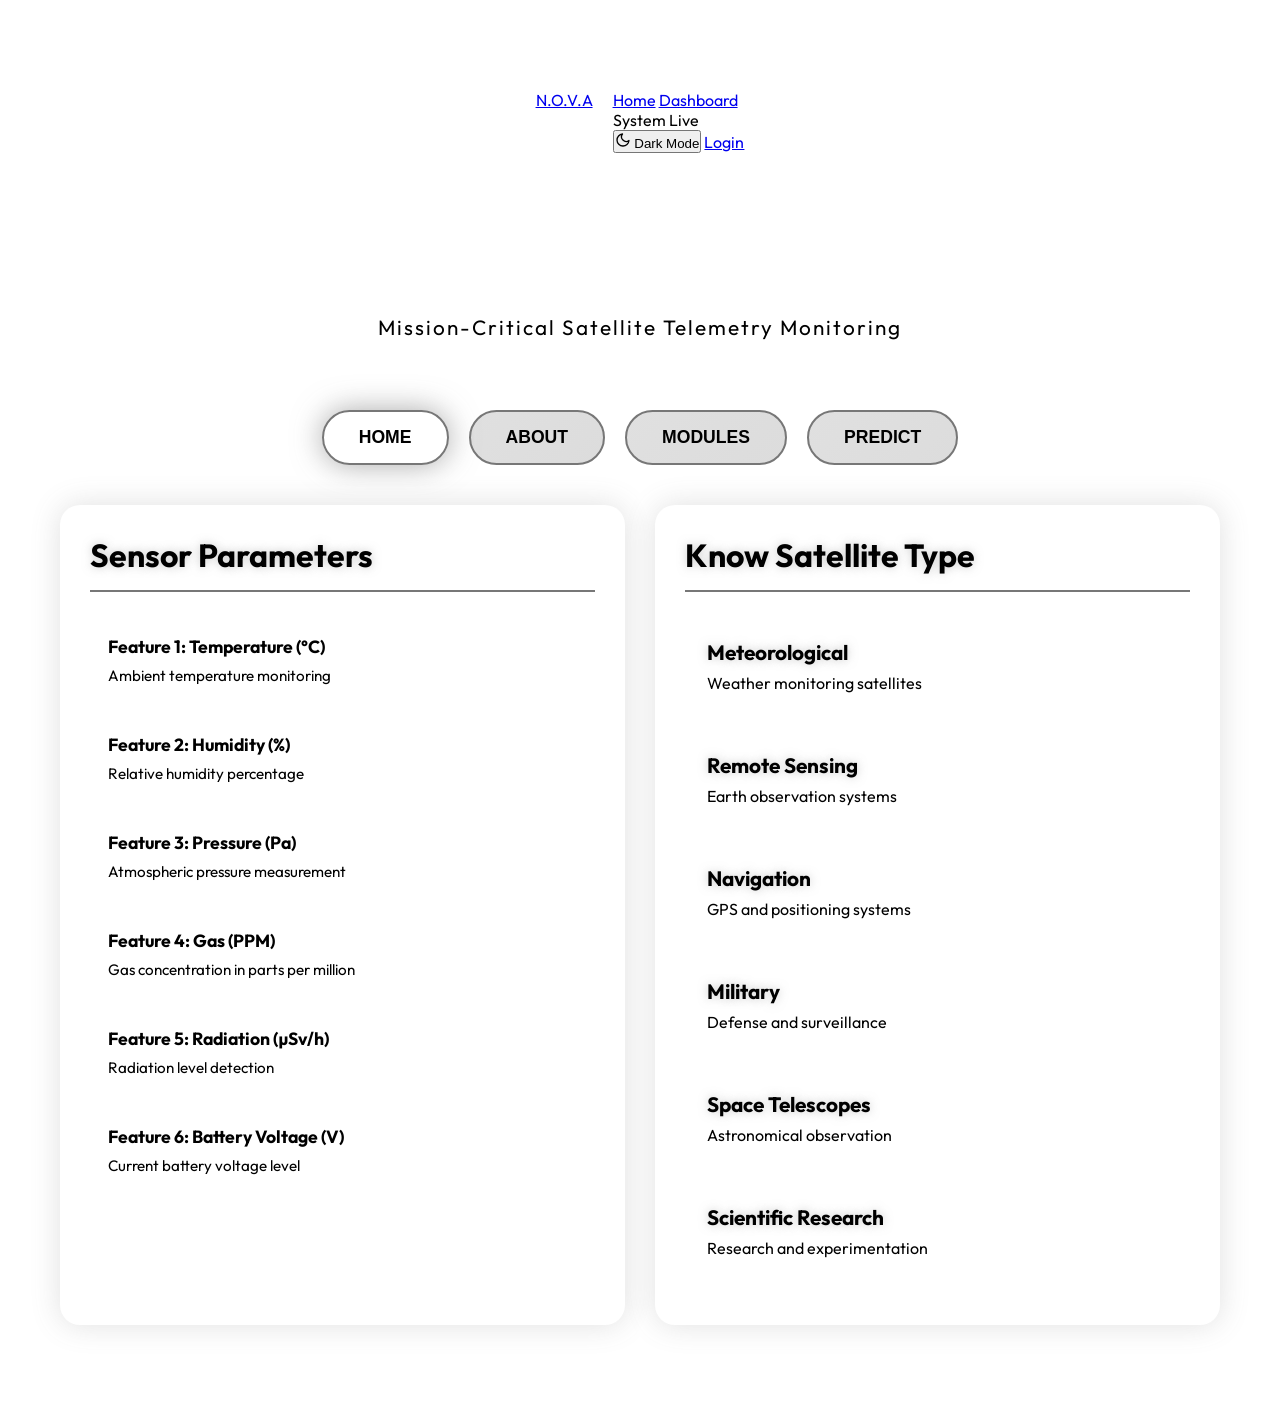
==== commit be1772e3: "Version Changed" ====
--- a/Classification/templates/index.html
+++ b/Classification/templates/index.html
@@ -627,7 +627,7 @@
 
 <body data-theme="dark">
     <nav class="navbar">
-        <a href="/" class="nav-logo">🛰️ N.O.V.A</a>
+        <a href="/" class="nav-logo">N.O.V.A</a>
         <div class="nav-links">
             <a href="/" class="nav-link">Home</a>
             <a href="/dashboard" class="nav-link">Dashboard</a>
